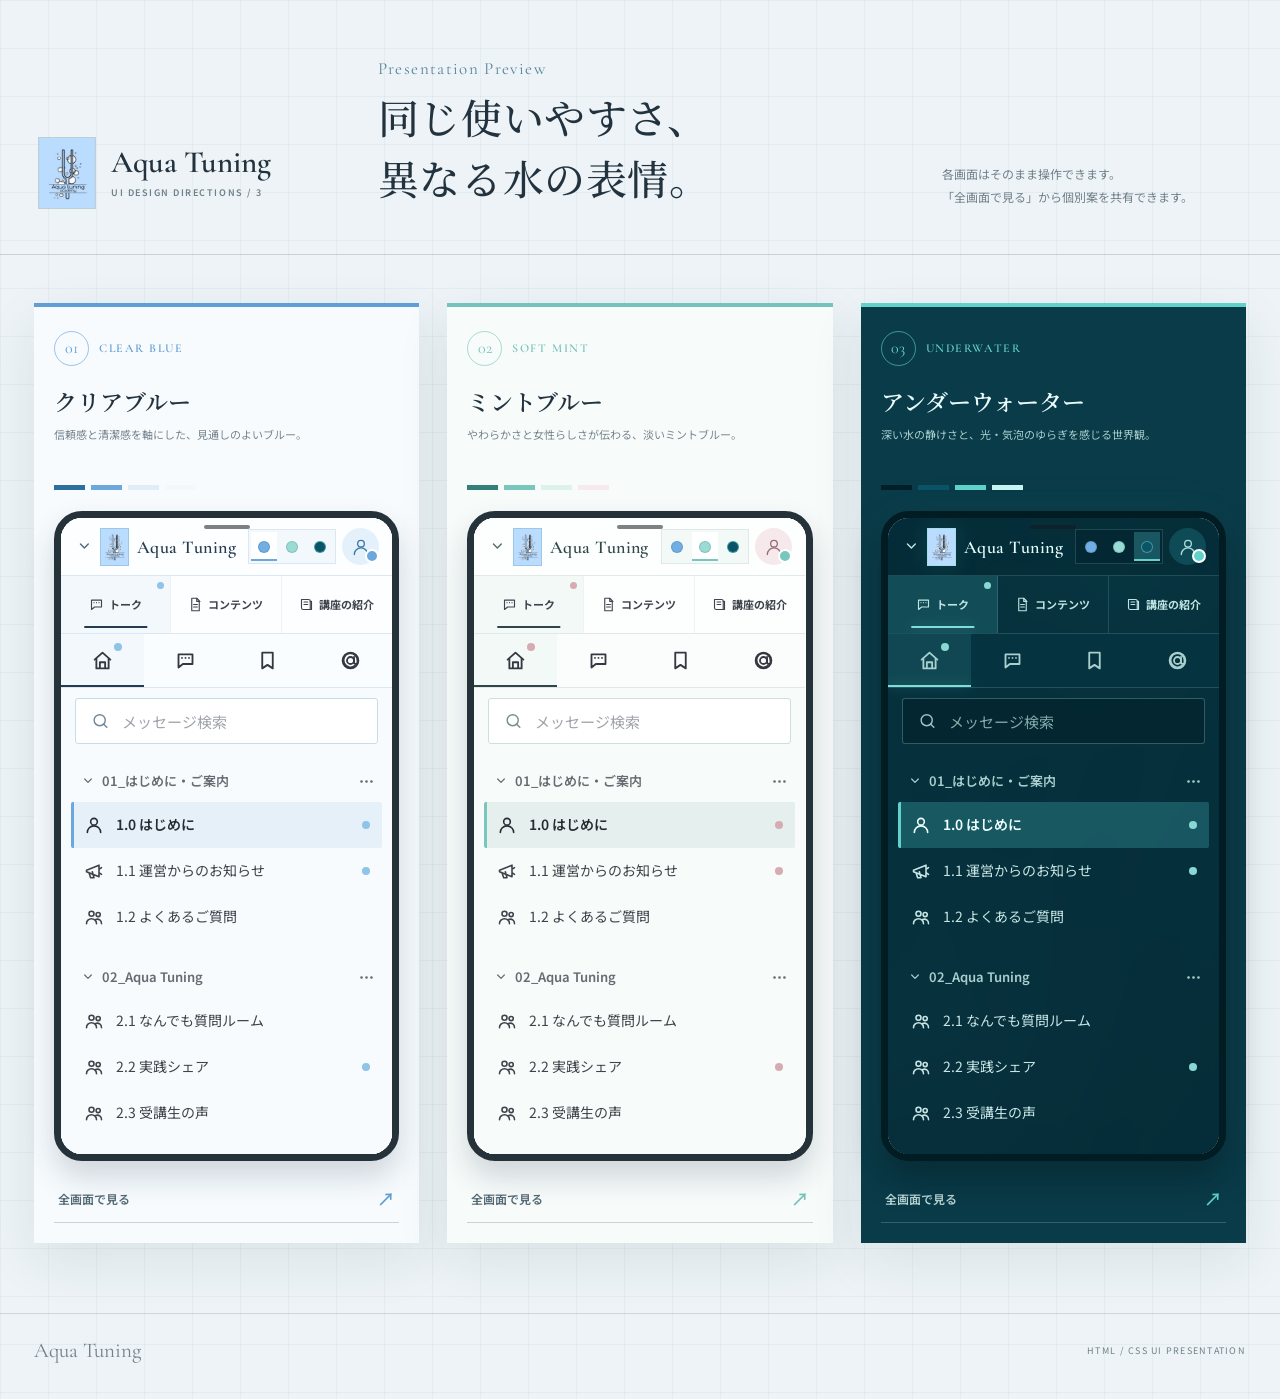
==== designs.html @ 89cd301b "Add logo and three Aqua Tuning presentation themes" ====
<!doctype html>
<html lang="ja">
  <head>
    <meta charset="UTF-8" />
    <meta name="viewport" content="width=device-width, initial-scale=1" />
    <meta name="theme-color" content="#eaf3f8" />
    <meta name="description" content="Aqua Tuning UIデザイン3案の比較ページです。" />
    <title>Aqua Tuning — UI Design Directions</title>
    <link rel="preconnect" href="https://fonts.googleapis.com" />
    <link rel="preconnect" href="https://fonts.gstatic.com" crossorigin />
    <link href="https://fonts.googleapis.com/css2?family=Cormorant+Garamond:wght@500;600&family=Noto+Sans+JP:wght@400;500;600&family=Noto+Serif+JP:wght@500;600&display=swap" rel="stylesheet" />
    <link rel="stylesheet" href="designs.css" />
  </head>
  <body>
    <header class="deck-header">
      <a class="deck-brand" href="./?theme=blue&tab=talk">
        <span class="deck-logo"><img src="assets/aqua-tuning-logo.jpg" alt="Aqua tuning academy ロゴ" /></span>
        <span><strong>Aqua Tuning</strong><small>UI DESIGN DIRECTIONS / 3</small></span>
      </a>
      <div class="deck-heading">
        <p>Presentation Preview</p>
        <h1>同じ使いやすさ、<br />異なる水の表情。</h1>
      </div>
      <p class="deck-note">各画面はそのまま操作できます。<br />「全画面で見る」から個別案を共有できます。</p>
    </header>

    <main class="concept-grid">
      <article class="concept concept-blue">
        <header class="concept-header">
          <div><span class="concept-number">01</span><p>CLEAR BLUE</p></div>
          <h2>クリアブルー</h2>
          <p>信頼感と清潔感を軸にした、見通しのよいブルー。</p>
          <div class="palette" aria-label="カラーパレット"><i></i><i></i><i></i><i></i></div>
        </header>
        <div class="device-frame">
          <div class="device-speaker"></div>
          <iframe src="./?theme=blue&tab=talk" title="クリアブルーUI"></iframe>
        </div>
        <a class="open-concept" href="./?theme=blue&tab=talk" target="_blank" rel="noreferrer">全画面で見る <span>↗</span></a>
      </article>

      <article class="concept concept-mint">
        <header class="concept-header">
          <div><span class="concept-number">02</span><p>SOFT MINT</p></div>
          <h2>ミントブルー</h2>
          <p>やわらかさと女性らしさが伝わる、淡いミントブルー。</p>
          <div class="palette" aria-label="カラーパレット"><i></i><i></i><i></i><i></i></div>
        </header>
        <div class="device-frame">
          <div class="device-speaker"></div>
          <iframe src="./?theme=mint&tab=talk" title="ミントブルーUI"></iframe>
        </div>
        <a class="open-concept" href="./?theme=mint&tab=talk" target="_blank" rel="noreferrer">全画面で見る <span>↗</span></a>
      </article>

      <article class="concept concept-underwater">
        <header class="concept-header">
          <div><span class="concept-number">03</span><p>UNDERWATER</p></div>
          <h2>アンダーウォーター</h2>
          <p>深い水の静けさと、光・気泡のゆらぎを感じる世界観。</p>
          <div class="palette" aria-label="カラーパレット"><i></i><i></i><i></i><i></i></div>
        </header>
        <div class="device-frame">
          <div class="device-speaker"></div>
          <iframe src="./?theme=underwater&tab=talk" title="アンダーウォーターUI"></iframe>
        </div>
        <a class="open-concept" href="./?theme=underwater&tab=talk" target="_blank" rel="noreferrer">全画面で見る <span>↗</span></a>
      </article>
    </main>

    <footer class="deck-footer">
      <p>Aqua Tuning</p>
      <span>HTML / CSS UI presentation</span>
    </footer>
  </body>
</html>
---- designs.css ----
:root {
  --ink: #22333f;
  --muted: #71808a;
  --line: #d7e0e5;
  --paper: #edf3f6;
  --font-sans: "Noto Sans JP", sans-serif;
  --font-serif: "Noto Serif JP", serif;
  --font-display: "Cormorant Garamond", serif;
}

* {
  box-sizing: border-box;
}

html {
  background: var(--paper);
}

body {
  min-width: 320px;
  margin: 0;
  color: var(--ink);
  background:
    linear-gradient(rgba(46, 91, 116, 0.05) 1px, transparent 1px),
    linear-gradient(90deg, rgba(46, 91, 116, 0.05) 1px, transparent 1px),
    var(--paper);
  background-size: 48px 48px;
  font-family: var(--font-sans);
  -webkit-font-smoothing: antialiased;
}

a {
  color: inherit;
}

.deck-header {
  display: grid;
  grid-template-columns: minmax(250px, 0.8fr) minmax(380px, 1.4fr) minmax(240px, 0.8fr);
  gap: 40px;
  align-items: end;
  max-width: 1480px;
  margin: 0 auto;
  padding: 58px 38px 45px;
  border-bottom: 1px solid rgba(48, 83, 101, 0.2);
}

.deck-brand {
  display: flex;
  align-items: center;
  gap: 15px;
  text-decoration: none;
}

.deck-logo {
  width: 58px;
  height: 72px;
  flex: 0 0 auto;
  overflow: hidden;
  border: 1px solid rgba(45, 94, 122, 0.24);
}

.deck-logo img {
  display: block;
  width: 100%;
  height: 100%;
  object-fit: cover;
}

.deck-brand strong {
  display: block;
  font-family: var(--font-display);
  font-size: 31px;
  font-weight: 600;
  line-height: 1;
}

.deck-brand small {
  display: block;
  margin-top: 8px;
  color: var(--muted);
  font-size: 9px;
  font-weight: 600;
  letter-spacing: 0.17em;
}

.deck-heading p {
  margin: 0 0 7px;
  color: #58849b;
  font-family: var(--font-display);
  font-size: 17px;
  letter-spacing: 0.08em;
}

.deck-heading h1 {
  margin: 0;
  font-family: var(--font-serif);
  font-size: clamp(30px, 3.2vw, 48px);
  font-weight: 500;
  letter-spacing: 0.015em;
  line-height: 1.5;
}

.deck-note {
  margin: 0;
  color: var(--muted);
  font-size: 12px;
  line-height: 1.9;
}

.concept-grid {
  display: grid;
  grid-template-columns: repeat(3, minmax(340px, 390px));
  gap: 28px;
  justify-content: center;
  max-width: 1480px;
  margin: 0 auto;
  padding: 48px 34px 70px;
}

.concept {
  position: relative;
  min-width: 0;
  padding: 24px 20px 20px;
  border-top: 4px solid var(--accent);
  background: var(--panel);
  box-shadow: 0 18px 50px rgba(30, 65, 83, 0.09);
}

.concept-blue {
  --accent: #609ed5;
  --panel: #f7fbfe;
}

.concept-mint {
  --accent: #75c3ba;
  --panel: #f7fbfa;
}

.concept-underwater {
  --accent: #61d2cb;
  --panel: #0a3b49;
  color: #e9fbfb;
}

.concept-header > div:first-child {
  display: flex;
  align-items: center;
  gap: 10px;
}

.concept-number {
  display: grid;
  place-items: center;
  width: 35px;
  height: 35px;
  border: 1px solid color-mix(in srgb, var(--accent) 60%, transparent);
  border-radius: 50%;
  color: var(--accent);
  font-family: var(--font-display);
  font-size: 16px;
}

.concept-header > div:first-child p {
  margin: 0;
  color: var(--accent);
  font-family: var(--font-display);
  font-size: 12px;
  font-weight: 600;
  letter-spacing: 0.13em;
}

.concept-header h2 {
  margin: 19px 0 7px;
  font-family: var(--font-serif);
  font-size: 23px;
  font-weight: 600;
}

.concept-header > p {
  min-height: 44px;
  margin: 0;
  color: #77848d;
  font-size: 11px;
  line-height: 1.8;
}

.concept-underwater .concept-header > p {
  color: #a7cdcc;
}

.palette {
  display: flex;
  gap: 6px;
  margin: 16px 0 21px;
}

.palette i {
  width: 31px;
  height: 5px;
}

.concept-blue .palette i:nth-child(1) { background: #2d6f9f; }
.concept-blue .palette i:nth-child(2) { background: #6ba9dc; }
.concept-blue .palette i:nth-child(3) { background: #dfedf8; }
.concept-blue .palette i:nth-child(4) { background: #f3f8fc; }
.concept-mint .palette i:nth-child(1) { background: #347f79; }
.concept-mint .palette i:nth-child(2) { background: #79c6bd; }
.concept-mint .palette i:nth-child(3) { background: #def2ed; }
.concept-mint .palette i:nth-child(4) { background: #f6eaec; }
.concept-underwater .palette i:nth-child(1) { background: #031f2a; }
.concept-underwater .palette i:nth-child(2) { background: #0b5367; }
.concept-underwater .palette i:nth-child(3) { background: #61d2cb; }
.concept-underwater .palette i:nth-child(4) { background: #c9f5f1; }

.device-frame {
  position: relative;
  height: 650px;
  overflow: hidden;
  border: 7px solid #26323a;
  border-radius: 28px;
  background: #fff;
  box-shadow: 0 16px 30px rgba(27, 51, 65, 0.18);
}

.concept-underwater .device-frame {
  border-color: #021c24;
  box-shadow: 0 16px 34px rgba(0, 15, 20, 0.42), 0 0 40px rgba(80, 201, 194, 0.08);
}

.device-speaker {
  position: absolute;
  z-index: 2;
  top: 7px;
  left: 50%;
  width: 46px;
  height: 4px;
  border-radius: 999px;
  background: rgba(20, 27, 31, 0.55);
  transform: translateX(-50%);
}

.device-frame iframe {
  display: block;
  width: 100%;
  height: 100%;
  border: 0;
  background: #fff;
}

.open-concept {
  display: flex;
  align-items: center;
  justify-content: space-between;
  height: 48px;
  margin-top: 14px;
  padding: 0 4px;
  border-bottom: 1px solid rgba(65, 90, 104, 0.25);
  color: #526975;
  font-size: 12px;
  font-weight: 600;
  text-decoration: none;
}

.open-concept span {
  color: var(--accent);
  font-size: 18px;
  transition: transform 160ms ease;
}

.open-concept:hover span {
  transform: translate(3px, -3px);
}

.concept-underwater .open-concept {
  border-color: rgba(145, 217, 214, 0.25);
  color: #b8d8d7;
}

.deck-footer {
  display: flex;
  align-items: center;
  justify-content: space-between;
  max-width: 1400px;
  margin: 0 auto;
  padding: 24px 34px 36px;
  border-top: 1px solid rgba(48, 83, 101, 0.18);
  color: var(--muted);
}

.deck-footer p {
  margin: 0;
  font-family: var(--font-display);
  font-size: 21px;
}

.deck-footer span {
  font-size: 9px;
  letter-spacing: 0.14em;
  text-transform: uppercase;
}

@media (max-width: 1180px) {
  .deck-header {
    grid-template-columns: 1fr 1.2fr;
  }

  .deck-note {
    display: none;
  }

  .concept-grid {
    grid-template-columns: repeat(3, 360px);
    justify-content: start;
    overflow-x: auto;
    scroll-snap-type: x mandatory;
  }

  .concept {
    scroll-snap-align: center;
  }
}

@media (max-width: 700px) {
  .deck-header {
    display: block;
    padding: 30px 20px 28px;
  }

  .deck-logo {
    width: 44px;
    height: 55px;
  }

  .deck-brand strong {
    font-size: 25px;
  }

  .deck-heading {
    margin-top: 32px;
  }

  .deck-heading h1 {
    font-size: 28px;
  }

  .concept-grid {
    grid-template-columns: repeat(3, min(340px, calc(100vw - 34px)));
    gap: 16px;
    padding: 27px 17px 45px;
  }

  .concept {
    padding: 19px 14px 15px;
  }

  .device-frame {
    height: 620px;
  }

  .deck-footer {
    padding-right: 20px;
    padding-left: 20px;
  }
}

@media (prefers-reduced-motion: reduce) {
  * {
    scroll-behavior: auto !important;
    transition-duration: 0.01ms !important;
  }
}
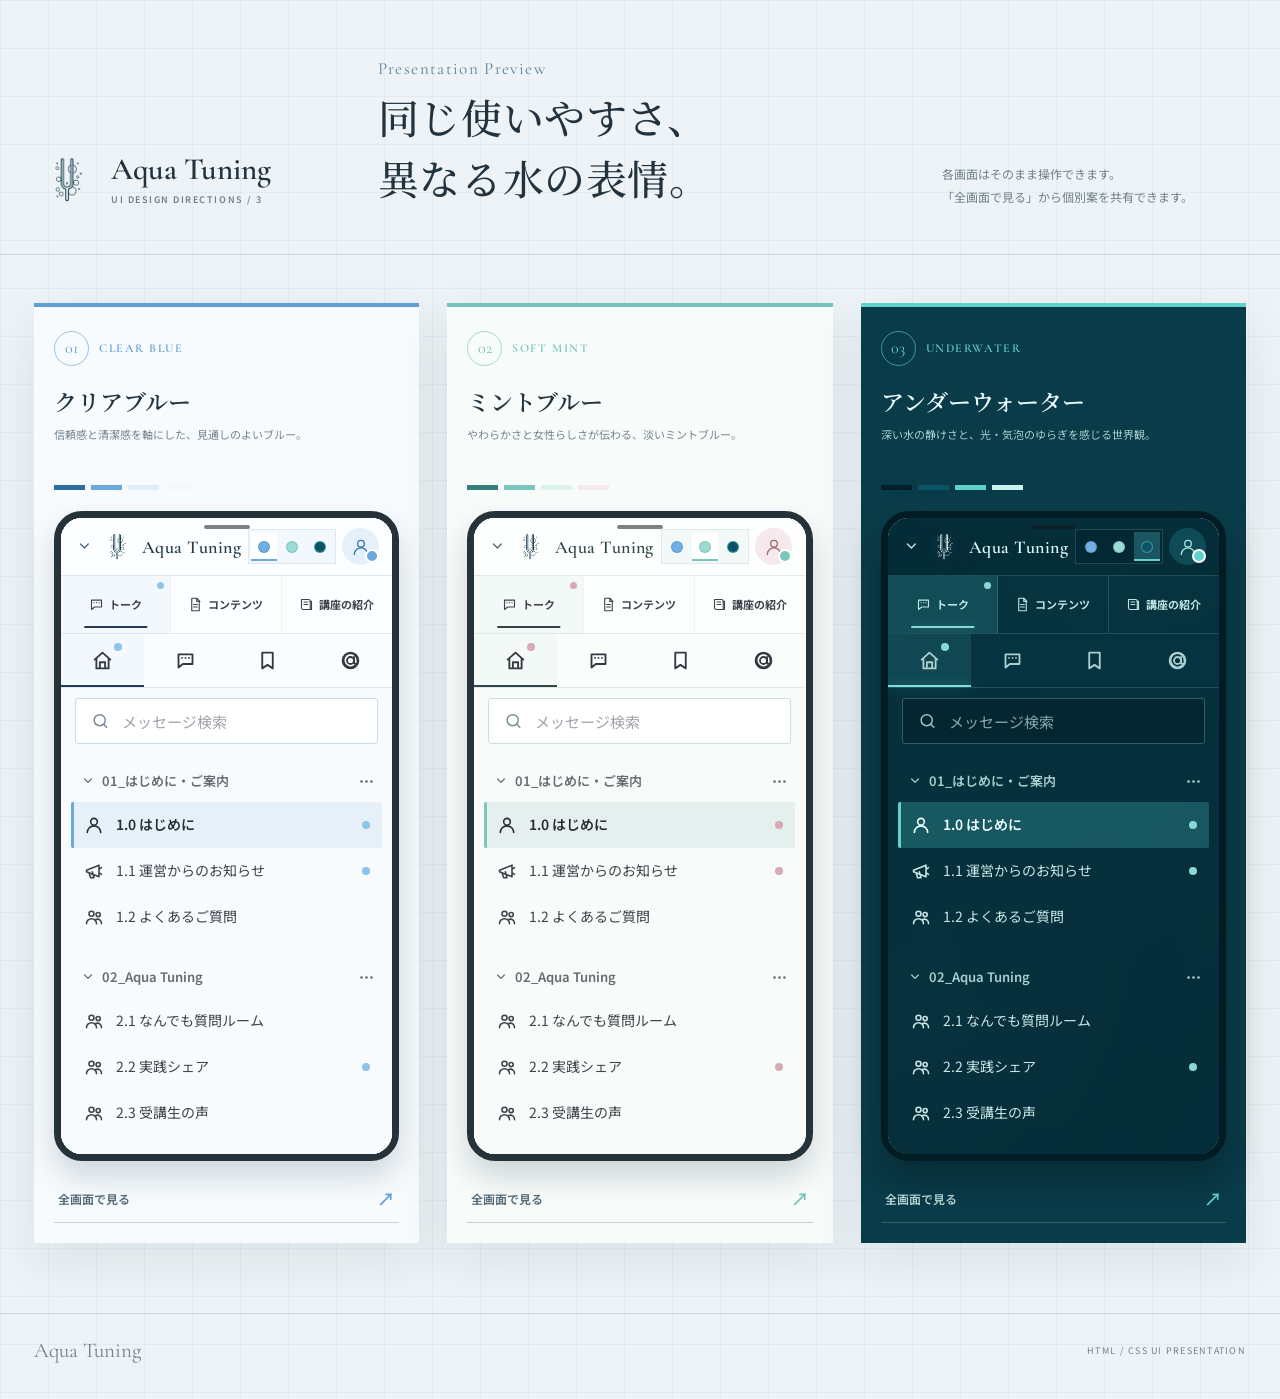
==== commit 0e42a1e9: "Replace header image with transparent Aqua Tuning mark" ====
--- a/designs.html
+++ b/designs.html
@@ -14,7 +14,7 @@
   <body>
     <header class="deck-header">
       <a class="deck-brand" href="./?theme=blue&tab=talk">
-        <span class="deck-logo"><img src="assets/aqua-tuning-logo.jpg" alt="Aqua tuning academy ロゴ" /></span>
+        <span class="deck-logo"><img src="assets/aqua-tuning-mark.png" alt="Aqua Tuning ロゴマーク" /></span>
         <span><strong>Aqua Tuning</strong><small>UI DESIGN DIRECTIONS / 3</small></span>
       </a>
       <div class="deck-heading">
--- a/designs.css
+++ b/designs.css
@@ -53,17 +53,16 @@
 
 .deck-logo {
   width: 58px;
-  height: 72px;
+  height: 58px;
   flex: 0 0 auto;
-  overflow: hidden;
-  border: 1px solid rgba(45, 94, 122, 0.24);
+  overflow: visible;
 }
 
 .deck-logo img {
   display: block;
   width: 100%;
   height: 100%;
-  object-fit: cover;
+  object-fit: contain;
 }
 
 .deck-brand strong {
@@ -328,7 +327,7 @@
 
   .deck-logo {
     width: 44px;
-    height: 55px;
+    height: 44px;
   }
 
   .deck-brand strong {
